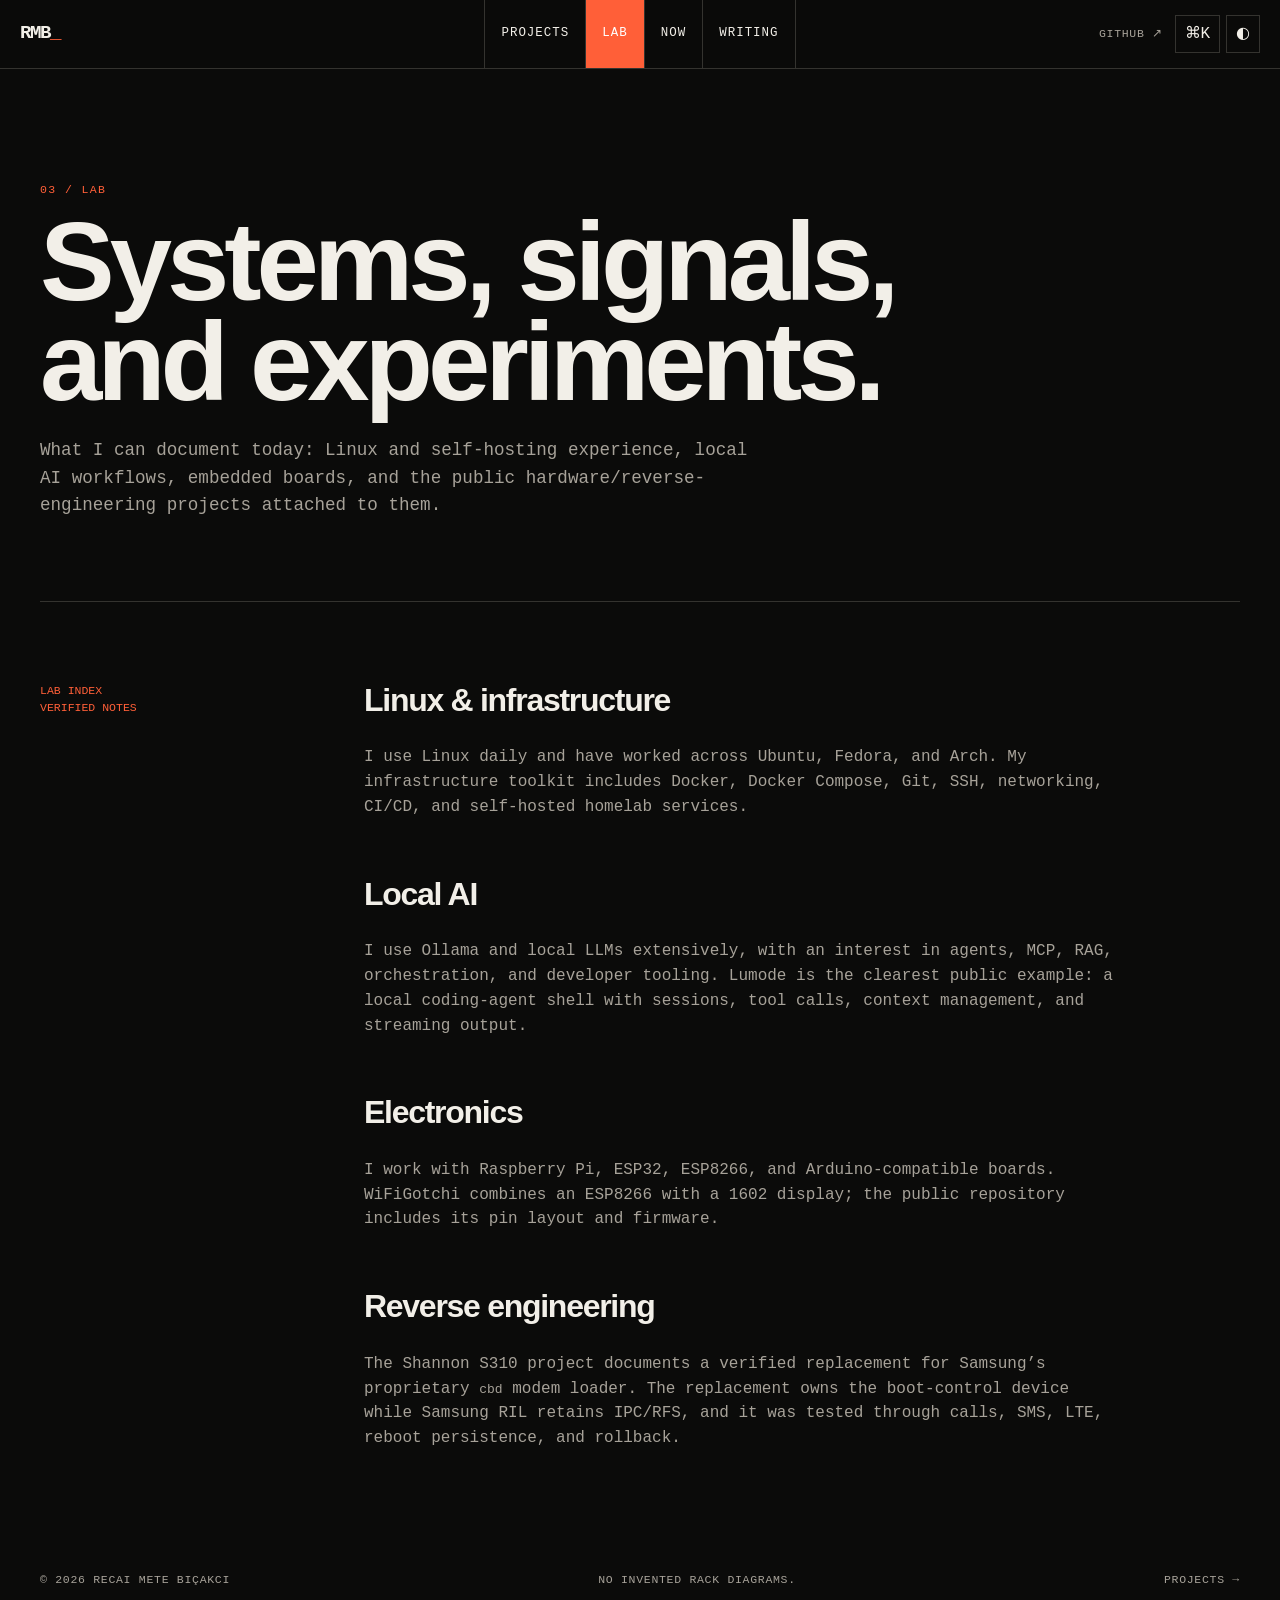
==== lab/index.html @ 557dd49f "Redesign portfolio as multi-page developer site" ====
<!doctype html>
<html lang="en"><head><meta charset="utf-8"><meta name="viewport" content="width=device-width, initial-scale=1"><title>Lab — Recai Mete BIÇAKCI</title><meta name="description" content="Verified electronics, local infrastructure, AI tooling, and reverse-engineering work by Recai Mete BIÇAKCI."><link rel="canonical" href="https://rebehzat.github.io/lab/"><link rel="stylesheet" href="/assets/styles.css"><script src="/assets/site.js" defer></script></head>
<body><a class="skip-link" href="#content">Skip to content</a><header class="site-header"><a class="wordmark" href="/">RMB<span class="cursor">_</span></a><nav><a href="/projects/">Projects</a><a href="/lab/" aria-current="page">Lab</a><a href="/now/">Now</a><a href="/writing/">Writing</a></nav><div class="header-actions"><a class="github-link" href="https://github.com/rebehzat">GitHub ↗</a><button class="text-button" data-command-open>⌘K</button><button class="text-button" data-theme-toggle>◐</button></div></header>
<main id="content"><header class="page-hero"><p class="kicker">03 / LAB</p><h1 class="page-title">Systems, signals, and experiments.</h1><p class="page-intro">What I can document today: Linux and self-hosting experience, local AI workflows, embedded boards, and the public hardware/reverse-engineering projects attached to them.</p></header>
<div class="content-layout"><aside class="side-label">LAB INDEX<br>VERIFIED NOTES</aside><article class="prose">
<h2>Linux & infrastructure</h2><p>I use Linux daily and have worked across Ubuntu, Fedora, and Arch. My infrastructure toolkit includes Docker, Docker Compose, Git, SSH, networking, CI/CD, and self-hosted homelab services.</p>
<h2>Local AI</h2><p>I use Ollama and local LLMs extensively, with an interest in agents, MCP, RAG, orchestration, and developer tooling. Lumode is the clearest public example: a local coding-agent shell with sessions, tool calls, context management, and streaming output.</p>
<h2>Electronics</h2><p>I work with Raspberry Pi, ESP32, ESP8266, and Arduino-compatible boards. WiFiGotchi combines an ESP8266 with a 1602 display; the public repository includes its pin layout and firmware.</p>
<h2>Reverse engineering</h2><p>The Shannon S310 project documents a verified replacement for Samsung’s proprietary <code>cbd</code> modem loader. The replacement owns the boot-control device while Samsung RIL retains IPC/RFS, and it was tested through calls, SMS, LTE, reboot persistence, and rollback.</p>
</article></div></main><footer class="site-footer"><span>© 2026 Recai Mete BIÇAKCI</span><span>No invented rack diagrams.</span><a href="/projects/">Projects →</a></footer><dialog class="palette" data-palette><form method="dialog"><button>×</button></form><label for="palette-input">Jump anywhere</label><input id="palette-input" data-palette-input type="search"><div data-palette-results></div></dialog></body></html>
---- assets/styles.css ----
:root {
  color-scheme: dark;
  --paper: #0b0b0a;
  --ink: #f2efe8;
  --muted: #a7a299;
  --line: #34332f;
  --soft: #151513;
  --signal: #ff5f38;
  --green: #b8ef62;
  --max: 1240px;
}

[data-theme="light"] {
  color-scheme: light;
  --paper: #f1eee6;
  --ink: #171714;
  --muted: #666159;
  --line: #c5c0b5;
  --soft: #e5e1d7;
  --signal: #d93612;
  --green: #467500;
}

* { box-sizing: border-box; }
html { scroll-behavior: smooth; }
body {
  margin: 0;
  background: var(--paper);
  color: var(--ink);
  font-family: "IBM Plex Mono", "SFMono-Regular", Consolas, monospace;
  line-height: 1.55;
}
a { color: inherit; text-decoration: none; }
button, input { font: inherit; }
button { color: inherit; }
.skip-link { position: fixed; top: -4rem; left: 1rem; z-index: 20; padding: .7rem; background: var(--signal); color: #fff; }
.skip-link:focus { top: 1rem; }
.site-header {
  position: sticky;
  top: 0;
  z-index: 10;
  display: grid;
  grid-template-columns: 1fr auto 1fr;
  align-items: center;
  min-height: 68px;
  padding: 0 max(1.25rem, calc((100vw - var(--max)) / 2));
  border-bottom: 1px solid var(--line);
  background: color-mix(in srgb, var(--paper) 92%, transparent);
  backdrop-filter: blur(12px);
}
.wordmark { font-weight: 900; font-size: 1.2rem; letter-spacing: -.08em; }
.cursor { color: var(--signal); animation: blink 1s steps(2) infinite; }
@keyframes blink { 50% { opacity: 0; } }
.site-header nav { display: flex; height: 68px; }
.site-header nav a { display: grid; place-items: center; padding: 0 1rem; border-left: 1px solid var(--line); font-size: .78rem; text-transform: uppercase; letter-spacing: .08em; }
.site-header nav a:last-child { border-right: 1px solid var(--line); }
.site-header nav a:hover, .site-header nav a[aria-current="page"] { background: var(--signal); color: #fff; }
.header-actions { justify-self: end; display: flex; gap: .4rem; }
.github-link { align-self: center; margin-right: .35rem; color: var(--muted); font-size: .72rem; text-transform: uppercase; letter-spacing: .06em; }
.github-link:hover { color: var(--signal); }
.text-button { border: 1px solid var(--line); background: transparent; padding: .35rem .55rem; cursor: pointer; }
.text-button:hover { border-color: var(--signal); color: var(--signal); }
main { max-width: var(--max); margin: 0 auto; padding: 0 1.25rem; }
.hero {
  min-height: calc(100vh - 68px);
  display: grid;
  grid-template-columns: 90px minmax(0, 1fr) 255px;
  gap: 3rem;
  align-items: center;
  padding: 5rem 0;
}
.hero-index, .section-number, .kicker { color: var(--signal); font-size: .72rem; letter-spacing: .12em; text-transform: uppercase; }
.hero-index { align-self: start; writing-mode: vertical-rl; padding-top: .4rem; }
h1, h2, h3, p { margin-top: 0; }
h1 { max-width: 860px; margin-bottom: 2rem; font-family: Arial, Helvetica, sans-serif; font-size: clamp(3.2rem, 8vw, 7.8rem); line-height: .88; letter-spacing: -.075em; }
h1 em { color: var(--signal); font-style: normal; }
.lede { max-width: 750px; color: var(--muted); font-size: clamp(1rem, 1.7vw, 1.28rem); }
.hero-links { display: flex; flex-wrap: wrap; gap: 1.5rem; margin-top: 2.5rem; }
.arrow-link { display: inline-flex; gap: 1.5rem; align-items: center; padding-bottom: .35rem; border-bottom: 2px solid var(--signal); }
.arrow-link.secondary { border-color: var(--line); }
.arrow-link:hover { color: var(--signal); }
.system-readout { border: 1px solid var(--line); }
.system-readout div { display: flex; justify-content: space-between; gap: 1rem; padding: .8rem; border-bottom: 1px solid var(--line); }
.system-readout div:last-child { border: 0; }
.system-readout span { color: var(--muted); font-size: .67rem; }
.system-readout strong { text-align: right; font-size: .75rem; }
.ruled { border-top: 1px solid var(--line); padding: 5rem 0; }
.statement { display: grid; grid-template-columns: 90px 1fr 1fr; gap: 3rem; }
.statement h2, .section-heading h2, .page-title { font-family: Arial, Helvetica, sans-serif; letter-spacing: -.045em; }
.statement h2 { max-width: 420px; font-size: clamp(2rem, 4vw, 4rem); line-height: 1; }
.statement > p:last-child { color: var(--muted); font-size: 1.05rem; }
.section-heading { display: grid; grid-template-columns: 90px 1fr auto; gap: 3rem; align-items: baseline; margin-bottom: 2rem; }
.section-heading h2 { font-size: clamp(2rem, 4vw, 3.5rem); margin: 0; }
.section-heading > a { color: var(--signal); font-size: .85rem; }
.project-row {
  display: grid;
  grid-template-columns: 90px 1fr 180px 24px;
  gap: 2rem;
  align-items: center;
  padding: 1.4rem 0;
  border-top: 1px solid var(--line);
}
.project-row:last-child { border-bottom: 1px solid var(--line); }
.project-row:hover strong, .project-row:hover .project-arrow { color: var(--signal); }
.project-row strong { display: block; font: 700 1.5rem Arial, sans-serif; letter-spacing: -.03em; }
.project-row small, .project-tech, .project-id { color: var(--muted); }
.project-tech, .project-id { font-size: .75rem; }
.skill-groups { display: grid; grid-template-columns: repeat(4, 1fr); border-top: 1px solid var(--line); border-left: 1px solid var(--line); }
.skill-groups div { min-height: 190px; padding: 1.2rem; border-right: 1px solid var(--line); border-bottom: 1px solid var(--line); }
.skill-groups h3 { color: var(--green); font-size: .78rem; text-transform: uppercase; letter-spacing: .08em; }
.skill-groups p { color: var(--muted); }
.terminal { border: 1px solid var(--line); background: #050605; color: #d6d9d2; }
.terminal-bar { display: flex; gap: .4rem; align-items: center; padding: .65rem .8rem; border-bottom: 1px solid #2d302a; background: #141612; }
.terminal-bar span { width: 9px; height: 9px; border-radius: 50%; background: #3b3f36; }
.terminal-bar span:first-child { background: #ff5f56; }
.terminal-bar span:nth-child(2) { background: #ffbd2e; }
.terminal-bar span:nth-child(3) { background: #27c93f; }
.terminal-bar b { margin-left: auto; color: #777d6f; font-size: .7rem; }
.terminal-body { padding: 1.5rem; min-height: 190px; }
.terminal-body i { color: var(--green); font-style: normal; }
.terminal-body button { border: 0; padding: 0; background: none; color: var(--green); cursor: pointer; text-decoration: underline; }
.site-footer { max-width: var(--max); margin: 0 auto; padding: 1.5rem 1.25rem 4rem; display: flex; gap: 2rem; justify-content: space-between; color: var(--muted); font-size: .72rem; text-transform: uppercase; letter-spacing: .06em; }
.palette, .terminal-modal { width: min(680px, calc(100vw - 2rem)); border: 1px solid var(--line); background: var(--paper); color: var(--ink); padding: 1rem; box-shadow: 10px 10px 0 var(--signal); }
dialog::backdrop { background: rgb(0 0 0 / .72); }
.palette form { text-align: right; }
.palette form button, .terminal-bar button { border: 0; background: none; cursor: pointer; }
.palette label { display: block; color: var(--signal); margin-bottom: .5rem; font-size: .72rem; text-transform: uppercase; }
.palette input { width: 100%; padding: 1rem; border: 1px solid var(--line); background: var(--soft); color: var(--ink); outline: 0; }
.palette input:focus { border-color: var(--signal); }
.palette [data-palette-results] { margin-top: .7rem; }
.palette [data-palette-results] a { display: flex; justify-content: space-between; padding: .8rem; border-bottom: 1px solid var(--line); }
.palette [data-palette-results] a:hover { background: var(--soft); color: var(--signal); }
.terminal-modal { padding: 0; background: #050605; color: #d6d9d2; }
.terminal-modal .terminal-bar button { margin-left: .6rem; color: #d6d9d2; }
.terminal-console { height: 360px; overflow: auto; padding: 1rem; font-size: .85rem; }
.terminal-console p { margin: 0 0 .5rem; white-space: pre-wrap; }
.terminal-modal form { display: flex; border-top: 1px solid #2d302a; padding: .8rem; }
.terminal-modal label { color: var(--green); }
.terminal-modal input { flex: 1; border: 0; outline: 0; background: transparent; color: #fff; padding-left: .5rem; }
.page-hero { padding: 7rem 0 4rem; border-bottom: 1px solid var(--line); }
.page-title { max-width: 900px; font-size: clamp(3.3rem, 9vw, 7rem); line-height: .9; margin: .8rem 0 1.5rem; }
.page-intro { max-width: 720px; color: var(--muted); font-size: 1.1rem; }
.project-grid { display: grid; grid-template-columns: repeat(2, 1fr); gap: 1px; padding: 1px; background: var(--line); margin: 4rem 0; }
.project-card { position: relative; display: flex; flex-direction: column; min-height: 470px; padding: 1.5rem; background: var(--paper); overflow: hidden; }
.project-card:hover { background: var(--soft); }
.project-card img { width: calc(100% + 3rem); margin: -1.5rem -1.5rem 1.5rem; aspect-ratio: 2/1; object-fit: cover; border-bottom: 1px solid var(--line); filter: saturate(.65) contrast(1.05); }
.project-card:hover img { filter: none; }
.project-card .meta { display: flex; justify-content: space-between; color: var(--signal); font-size: .7rem; }
.project-card h2 { margin: auto 0 .6rem; font: 700 clamp(1.8rem, 4vw, 3rem)/1 Arial, sans-serif; letter-spacing: -.05em; }
.project-card p { color: var(--muted); }
.project-card .stack { color: var(--ink); font-size: .75rem; }
.architecture { margin-top: 1rem; display: flex; align-items: center; gap: .4rem; color: var(--muted); font-size: .67rem; }
.architecture span { border: 1px solid var(--line); padding: .3rem .4rem; }
.architecture i { color: var(--signal); font-style: normal; }
.content-layout { display: grid; grid-template-columns: 260px 1fr; gap: 4rem; padding: 5rem 0; }
.side-label { position: sticky; top: 100px; height: fit-content; color: var(--signal); font-size: .72rem; }
.prose { max-width: 760px; }
.prose h2 { font: 700 2rem Arial, sans-serif; letter-spacing: -.04em; margin-top: 3.5rem; }
.prose h2:first-child { margin-top: 0; }
.prose p, .prose li { color: var(--muted); }
.log-entry { display: grid; grid-template-columns: 120px 1fr; gap: 2rem; padding: 1.4rem 0; border-top: 1px solid var(--line); }
.log-entry time { color: var(--signal); font-size: .75rem; }
.log-entry h2 { margin: 0 0 .35rem; font: 700 1.3rem Arial, sans-serif; }
.log-entry p { color: var(--muted); }
@media (max-width: 800px) {
  .site-header { grid-template-columns: auto 1fr; padding: 0 1rem; }
  .site-header nav { display: none; }
  .header-actions { grid-column: 2; }
  .github-link { display: none; }
  .hero { grid-template-columns: 1fr; min-height: auto; gap: 2rem; padding: 5rem 0; }
  .hero-index { writing-mode: initial; }
  .statement, .section-heading { grid-template-columns: 1fr; gap: 1rem; }
  .project-row { grid-template-columns: 45px 1fr 20px; gap: 1rem; }
  .project-tech { display: none; }
  .skill-groups, .project-grid { grid-template-columns: 1fr; }
  .content-layout { grid-template-columns: 1fr; gap: 2rem; }
  .side-label { position: static; }
  .site-footer { flex-direction: column; }
}
@media (prefers-reduced-motion: reduce) {
  *, *::before, *::after { scroll-behavior: auto !important; animation: none !important; transition: none !important; }
}
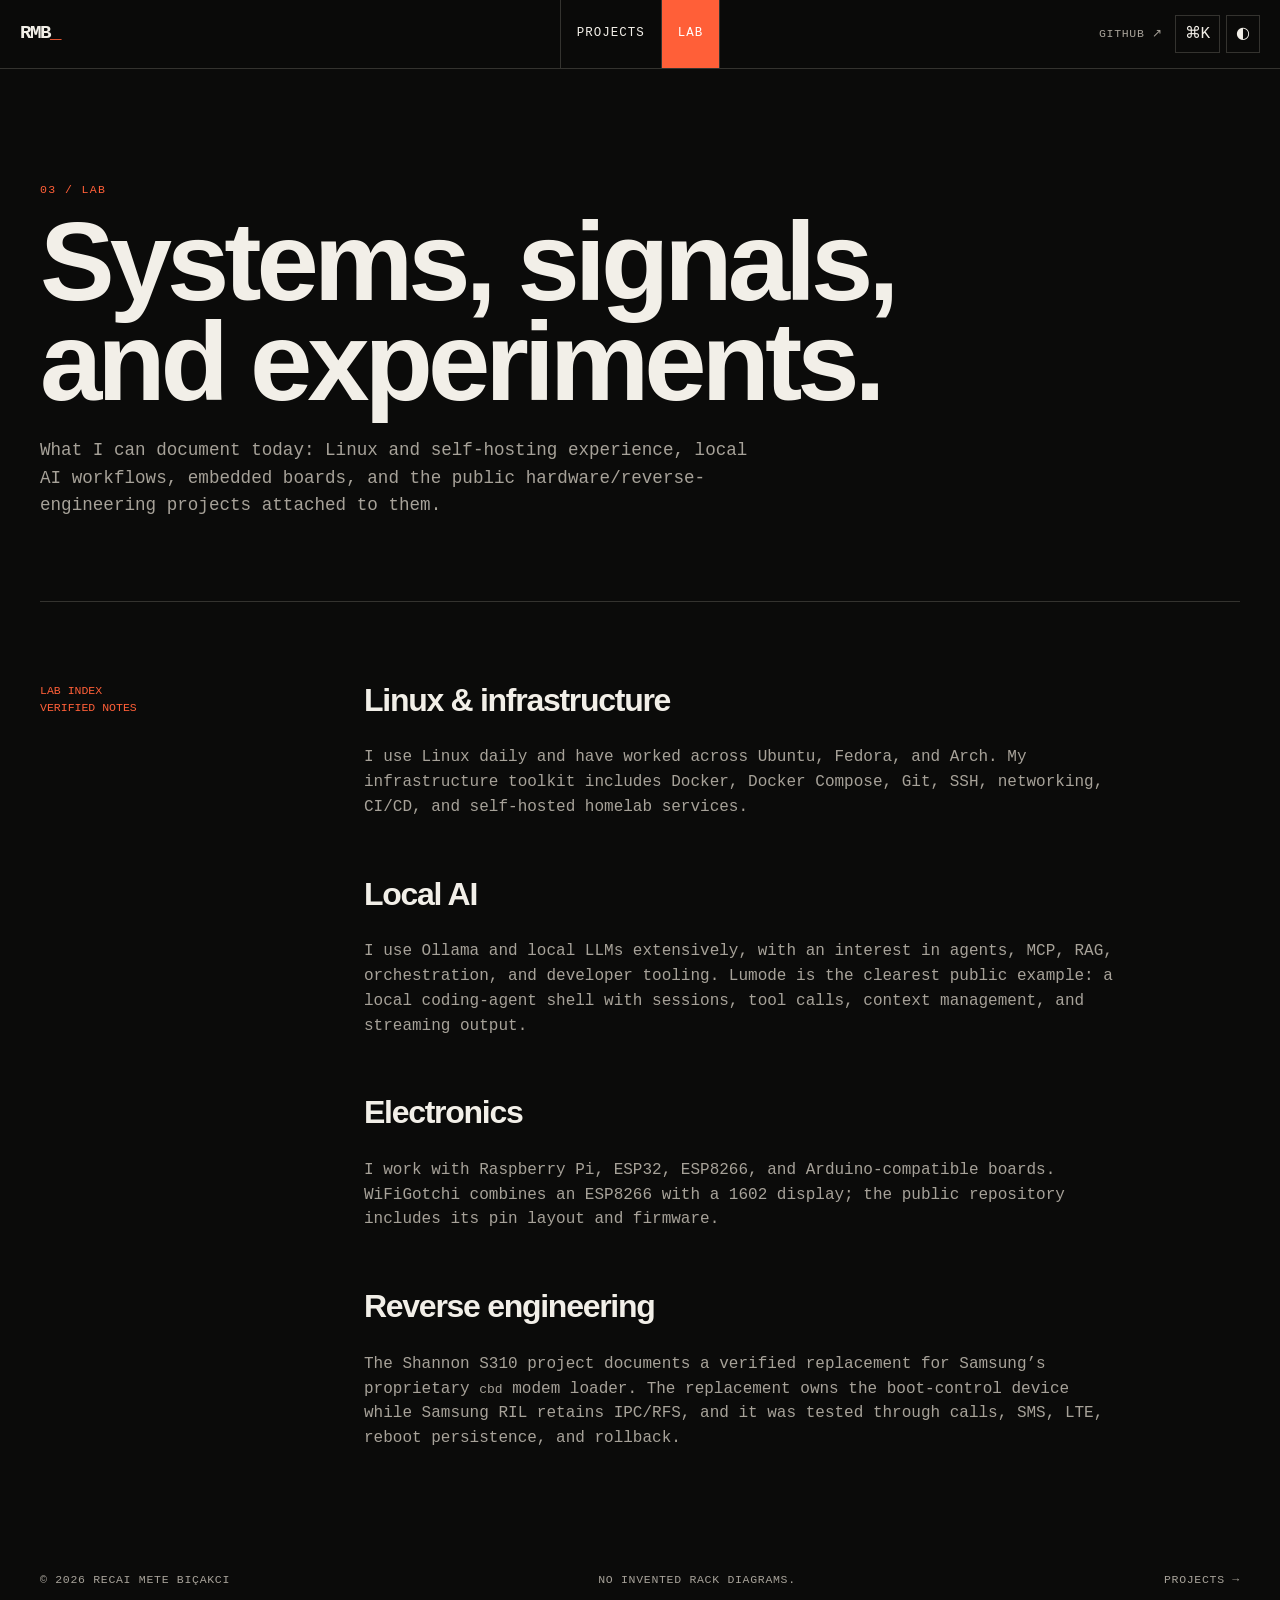
==== commit 8ed07a15: "Remove now and writing sections" ====
--- a/lab/index.html
+++ b/lab/index.html
@@ -1,6 +1,6 @@
 <!doctype html>
 <html lang="en"><head><meta charset="utf-8"><meta name="viewport" content="width=device-width, initial-scale=1"><title>Lab — Recai Mete BIÇAKCI</title><meta name="description" content="Verified electronics, local infrastructure, AI tooling, and reverse-engineering work by Recai Mete BIÇAKCI."><link rel="canonical" href="https://rebehzat.github.io/lab/"><link rel="stylesheet" href="/assets/styles.css"><script src="/assets/site.js" defer></script></head>
-<body><a class="skip-link" href="#content">Skip to content</a><header class="site-header"><a class="wordmark" href="/">RMB<span class="cursor">_</span></a><nav><a href="/projects/">Projects</a><a href="/lab/" aria-current="page">Lab</a><a href="/now/">Now</a><a href="/writing/">Writing</a></nav><div class="header-actions"><a class="github-link" href="https://github.com/rebehzat">GitHub ↗</a><button class="text-button" data-command-open>⌘K</button><button class="text-button" data-theme-toggle>◐</button></div></header>
+<body><a class="skip-link" href="#content">Skip to content</a><header class="site-header"><a class="wordmark" href="/">RMB<span class="cursor">_</span></a><nav><a href="/projects/">Projects</a><a href="/lab/" aria-current="page">Lab</a></nav><div class="header-actions"><a class="github-link" href="https://github.com/rebehzat">GitHub ↗</a><button class="text-button" data-command-open>⌘K</button><button class="text-button" data-theme-toggle>◐</button></div></header>
 <main id="content"><header class="page-hero"><p class="kicker">03 / LAB</p><h1 class="page-title">Systems, signals, and experiments.</h1><p class="page-intro">What I can document today: Linux and self-hosting experience, local AI workflows, embedded boards, and the public hardware/reverse-engineering projects attached to them.</p></header>
 <div class="content-layout"><aside class="side-label">LAB INDEX<br>VERIFIED NOTES</aside><article class="prose">
 <h2>Linux & infrastructure</h2><p>I use Linux daily and have worked across Ubuntu, Fedora, and Arch. My infrastructure toolkit includes Docker, Docker Compose, Git, SSH, networking, CI/CD, and self-hosted homelab services.</p>
